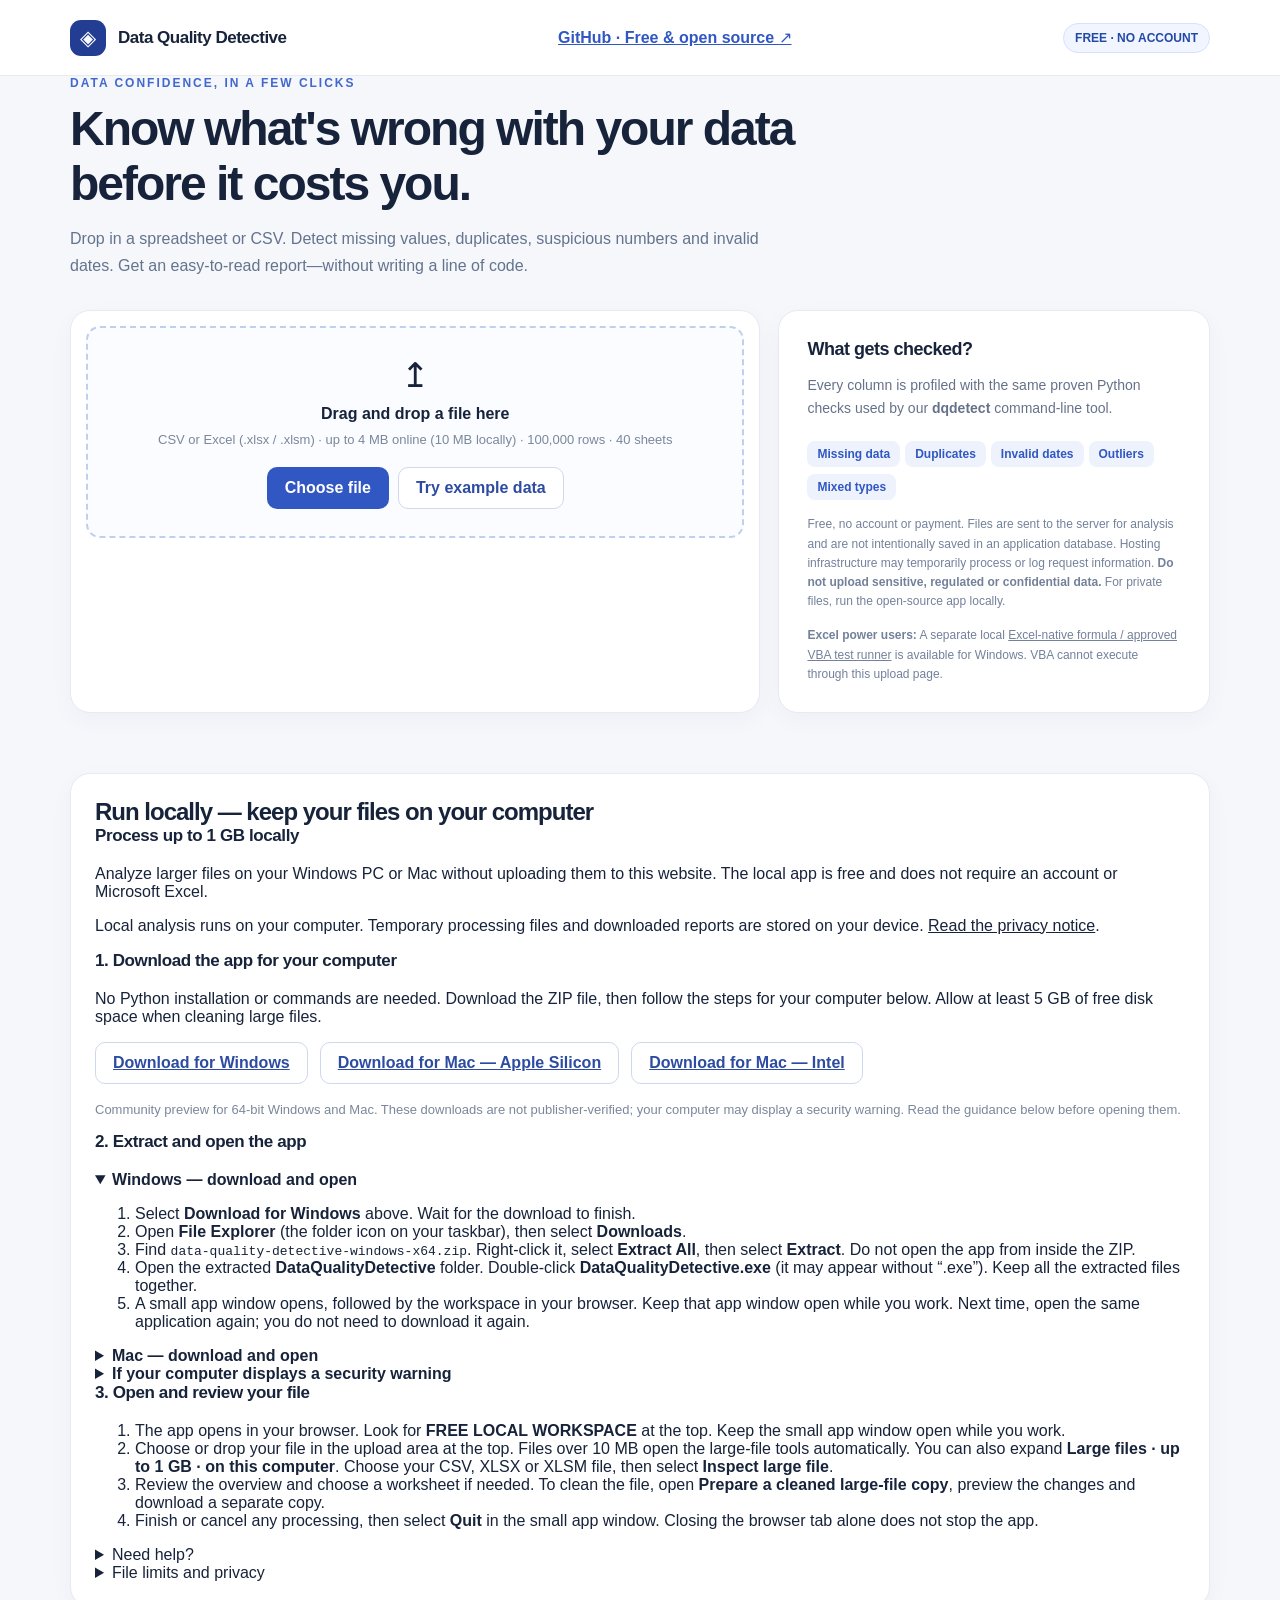
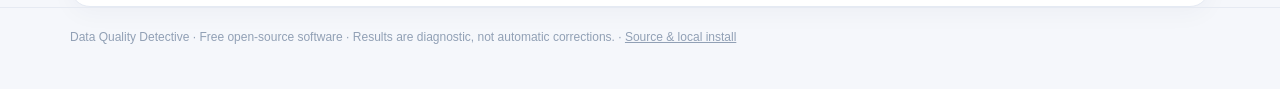
==== webapp/static/index.html @ 0f30491b "Clarify local 1 GB uploads and label database credentials as placeholders" ====
<!doctype html>
<html lang="en">
<head>
<meta charset="utf-8">
<meta name="viewport" content="width=device-width, initial-scale=1">
<meta name="color-scheme" content="light">
<title>Data Quality Detective · Spreadsheet Audit</title>
<style>
:root{font-family:Inter,ui-sans-serif,-apple-system,BlinkMacSystemFont,"Segoe UI",sans-serif;color:#17233a;background:#f5f7fb;font-synthesis:none}
*{box-sizing:border-box}body{margin:0}button,input{font:inherit}button{cursor:pointer}button:disabled{cursor:not-allowed;opacity:.5}
a{color:inherit}.shell{max-width:1200px;margin:0 auto;padding:0 30px}
header{background:#fff;border-bottom:1px solid #e7eaf1}.top{height:75px;display:flex;justify-content:space-between;align-items:center}
.brand{display:flex;gap:12px;align-items:center;font-size:17px;font-weight:800;letter-spacing:-.5px}
.brand-mark{width:36px;height:36px;background:#223d91;border-radius:11px;color:white;display:grid;place-items:center;font-size:21px}
.mini{font-size:12px;color:#8490a6;font-weight:600;letter-spacing:.1px}.preview{border:1px solid #d6e1ff;background:#f1f5ff;color:#2349a7;padding:7px 11px;border-radius:99px;font-size:12px;font-weight:700}
main{padding-top:46px;padding-bottom:90px}.eyebrow{font-size:12px;letter-spacing:2px;color:#4267ce;text-transform:uppercase;font-weight:800}
h1{font-size:clamp(32px,4vw,48px);line-height:1.14;letter-spacing:-2px;margin:12px 0 15px;max-width:800px}p.lead{color:#64738e;line-height:1.65;font-size:16px;max-width:710px;margin:0 0 31px}
.upload-wrap{display:grid;grid-template-columns:1.6fr 1fr;gap:18px}
.panel{background:#fff;border:1px solid #e5eaf3;border-radius:20px;box-shadow:0 7px 24px rgba(23,39,72,.035)}
.drop{min-height:212px;border:2px dashed #bfd0ed;border-radius:14px;background:#fafcff;padding:25px;display:flex;flex-direction:column;align-items:center;justify-content:center;text-align:center;margin:15px}
.drop.dragover{background:#eef4ff;border-color:#4169d5}.upload-icon{font-size:34px;margin-bottom:10px}
.drop strong{font-size:16px}.muted{color:#7b879b;font-size:13px;margin-top:7px;line-height:1.5}
.actions{display:flex;align-items:center;justify-content:center;gap:9px;flex-wrap:wrap;margin-top:17px}
.primary{background:#3157c3;color:#fff;border:0;border-radius:10px;font-weight:700;padding:12px 18px}
.secondary{background:#fff;color:#2d4ca1;border:1px solid #cfd8ed;border-radius:10px;font-weight:700;padding:11px 17px}
.help{padding:28px}.help h3{font-size:18px;letter-spacing:-.5px;margin:0 0 12px}
.help p{line-height:1.65;color:#65728a;font-size:14px}.cap{display:inline-block;background:#edf2fd;border-radius:8px;color:#3157c3;padding:6px 10px;font-size:12px;font-weight:700;margin:7px 5px 0 0}
.notice{font-size:12px;color:#73819a;margin-top:15px;line-height:1.6}
#status{min-height:22px;font-size:13px;margin:14px 2px;color:#4267ce;font-weight:700}
#status.error{color:#bd3838}.results{margin-top:29px} .hidden{display:none!important}
.section-head{display:flex;justify-content:space-between;align-items:flex-end;gap:16px;flex-wrap:wrap;margin:0 0 17px}
h2{font-size:24px;letter-spacing:-1px;margin:0}.file-sub{color:#8390a5;font-size:13px;margin:7px 0 0}
.downloads{display:flex;gap:8px;flex-wrap:wrap}
.metric-grid{display:grid;grid-template-columns:repeat(4,minmax(0,1fr));gap:14px}
.metric{padding:23px}.metric-label{font-size:13px;color:#7c8ba4;font-weight:650}
.metric-value{font-size:32px;font-weight:800;letter-spacing:-1.4px;margin:10px 0 2px}
.metric-note{color:#8893a6;font-size:12px}
.content-grid{display:grid;grid-template-columns:1fr 1fr;gap:15px;margin-top:16px}
.issue-panel,.rec-panel{padding:24px}
h3{margin:0 0 19px;font-size:17px;letter-spacing:-.4px}.bar-row{margin:15px 0}
.bar-label{display:flex;justify-content:space-between;font-size:13px;gap:10px;margin-bottom:9px}
.bar-label span:first-child{color:#60708b}.bar-label span:last-child{font-weight:750}
.track{height:8px;background:#eef1f7;border-radius:40px;overflow:hidden}.fill{height:100%;background:#5c77cb;border-radius:40px;min-width:0}
.rec-panel ul{padding:0;margin:0;list-style:none}.rec-panel li{padding:12px 0 12px 24px;border-bottom:1px solid #f0f2f6;position:relative;color:#566681;font-size:13px;line-height:1.55}
.rec-panel li:last-child{border:0}.rec-panel li:before{content:"✓";position:absolute;left:0;color:#3868c0;font-weight:800}
.table-panel{margin-top:16px;padding:24px}.table-scroll{width:100%;overflow-x:auto}
table{width:100%;border-collapse:collapse;font-size:13px;text-align:left}
th{background:#f8faff;color:#63718c;font-size:12px;padding:12px 10px;white-space:nowrap}
td{padding:15px 10px;border-bottom:1px solid #f0f2f7;color:#46556f}
td:first-child{font-weight:750;color:#24375b}
.flag{padding:5px 8px;border-radius:8px;background:#fff4e3;color:#9d6512;font-size:11px;font-weight:700;display:inline-block;white-space:nowrap;margin:2px}
.ok{background:#e9f8f0;color:#188557}
footer{border-top:1px solid #e6eaf2;padding:22px 0 45px;color:#91a0b5;font-size:12px}
@media(max-width:850px){.upload-wrap,.content-grid{grid-template-columns:1fr}.metric-grid{grid-template-columns:repeat(2,1fr)}.shell{padding:0 16px}}
@media(max-width:460px){.metric-grid{grid-template-columns:1fr 1fr}.metric{padding:16px}.metric-value{font-size:25px}.top{height:64px}.brand{font-size:14px}.preview{font-size:10px}h1{letter-spacing:-1.2px}}

/* Continuously scrollable, virtualized spreadsheet */
.grid-panel{padding:24px;margin-top:18px}
.grid-head{display:flex;flex-wrap:wrap;align-items:center;justify-content:space-between;gap:14px;margin-bottom:14px}
.grid-head h3{margin:0}
.grid-controls{display:flex;gap:8px;flex-wrap:wrap;align-items:center}
.grid-controls label{font-size:12px;font-weight:700;color:#536581}
.grid-controls select{padding:9px 10px;background:#fff;border:1px solid #cfd8ed;border-radius:9px;color:#253758;max-width:230px}
.grid-key{display:flex;flex-wrap:wrap;gap:7px;margin:10px 0 16px}
.grid-key span{padding:5px 8px;border-radius:6px;font-size:11px;font-weight:700}
.key-duplicate{background:#fff0ed;color:#a74927}
.key-missing{background:#ffeded;color:#b43535}
.key-invalid_date{background:#fff0db;color:#975300}
.key-mixed{background:#edf0ff;color:#4556a1}
.key-outlier{background:#ffeffa;color:#9c3975}
.key-dropdown_invalid{background:#f5eaff;color:#7731a0}
.key-formula_ref{background:#fee9e4;color:#aa3628}
.sheet-cell.cell-dropdown_invalid{background:#f5eaff}
.sheet-cell.cell-formula_ref{background:#fee9e4}
.workbook-notice{padding:18px 22px;margin-top:16px;background:#f7f9ff}
.workbook-switch{padding:18px 22px;margin-bottom:16px}
.switch-head{display:flex;justify-content:space-between;align-items:center;gap:12px;flex-wrap:wrap;font-size:13px;font-weight:700}
#sheetSelect{width:100%;max-width:500px;margin-top:10px;padding:10px;border:1px solid #cfd8ed;border-radius:8px;background:white}
.sheet-overview{display:flex;gap:7px;flex-wrap:wrap;margin-top:14px}
.sheet-pill{background:#edf2fd;color:#344f87;border-radius:8px;padding:7px 9px;font-size:12px}
.sheet-pill.active{background:#dfe9ff;border:1px solid #9bb2e3}
.workbook-audit{padding:18px 22px;margin:16px 0}
.audit-finding{font-size:12px;color:#55647e;padding:6px 0;border-bottom:1px solid #eef1f5}
.workbook-notice h3{margin:0 0 8px;font-size:15px}
.workbook-notice p{margin:7px 0;font-size:12px;line-height:1.6;color:#536581}
.grid-scroll{position:relative;overflow:auto;height:min(68vh,650px);min-height:290px;border:1px solid #d9e0ed;border-radius:12px;overscroll-behavior:contain;background:#fff}
.grid-canvas{position:relative;min-width:100%;box-sizing:content-box}
.grid-sticky-header{display:grid;position:sticky;top:0;left:0;height:48px;z-index:5;background:#eff3fa;border-bottom:1px solid #d5deee}
.sheet-header-cell,.sheet-cell{padding:9px 11px;border-right:1px solid #edf0f5;border-bottom:1px solid #edf0f5;overflow:hidden;white-space:nowrap;text-overflow:ellipsis;box-sizing:border-box}
.sheet-header-cell{font-size:12px;font-weight:750;color:#536581;line-height:17px}
.sheet-row{display:grid;position:absolute;left:0;height:50px;background:white}
.sheet-row:nth-child(even){background:#fbfcff}
.sheet-cell{font-size:12px;color:#46556f;line-height:17px;white-space:normal}
.sheet-value{display:block;overflow:hidden;white-space:nowrap;text-overflow:ellipsis}
.sheet-number{position:sticky;left:0;z-index:2;font-variant-numeric:tabular-nums;background:#f3f6fc;color:#344562;font-weight:750}
.sheet-header-cell.sheet-number{z-index:6;background:#e7eef8}
.sheet-cell.sheet-number{font-size:12px}
.sheet-number.sheet-duplicate{background:#fff0ed;color:#9a4327}
.duplicate-tag{font-size:10px;font-weight:800;display:block}
.sheet-cell.cell-missing{background:#ffeded}
.sheet-cell.cell-invalid_date{background:#fff0db}
.sheet-cell.cell-mixed{background:#edf0ff}
.sheet-cell.cell-outlier{background:#ffeffa}
.sheet-placeholder{color:#9caecb;background:#f8fafd;animation:sheetPulse 1.2s ease-in-out infinite alternate}
@keyframes sheetPulse{from{opacity:.75}to{opacity:1}}
.data-missing{font-style:italic;color:#ad4141}
.cell-note{display:block;overflow:hidden;white-space:nowrap;text-overflow:ellipsis;font-size:10px;font-weight:750;opacity:.84;line-height:12px;margin-top:2px}
.constant-head{display:block;font-size:10px;color:#a56c22}
.sheet-empty{position:absolute;left:20px;color:#8390a5;font-size:14px;margin-top:18px}
.grid-footer{display:flex;gap:10px;flex-wrap:wrap;align-items:center;justify-content:space-between;margin-top:13px}
.grid-footer .muted{margin:0}
.grid-footer .error{color:#bb3434}
.column-name-button{font:inherit;color:inherit;background:transparent;border:0;padding:0;text-align:left;cursor:pointer;max-width:100%;overflow:hidden;text-overflow:ellipsis;white-space:nowrap}.column-name-button:hover{text-decoration:underline}.cell-address{font-size:10px;font-weight:700;margin-right:6px;opacity:.85}
</style>
</head>
<body>
<header><div class="shell top">
  <div class="brand"><span class="brand-mark">◈</span><span>Data Quality Detective</span></div>
  <nav aria-label="Website"><a href="https://github.com/Shahedr/data-quality-detective" rel="noopener noreferrer" target="_blank" style="color:#3157c3;font-weight:700">GitHub · Free & open source ↗</a></nav>
  <span class="preview" id="modeTag">FREE · NO ACCOUNT</span>
</div></header>
<main class="shell">
  <div class="eyebrow">Data confidence, in a few clicks</div>
  <h1>Know what's wrong with your data before it costs you.</h1>
  <p class="lead">Drop in a spreadsheet or CSV. Detect missing values, duplicates, suspicious numbers and invalid dates. Get an easy-to-read report—without writing a line of code.</p>

  <div class="upload-wrap">
    <section class="panel">
      <div class="drop" id="drop">
        <div class="upload-icon">↥</div>
        <strong id="fileTitle">Drag and drop a file here</strong>
        <div class="muted">CSV or Excel (.xlsx / .xlsm) · up to 4 MB online (10 MB locally) · 100,000 rows · 40 sheets</div>
        <div class="actions">
          <button class="primary" id="choose">Choose file</button>
          <button class="secondary" id="sample">Try example data</button>
        </div>
        <input type="file" id="upload" accept=".csv,.xlsx,.xlsm" class="hidden" aria-label="Select CSV or Excel file">
      </div>
    </section>
    <aside class="panel help">
      <h3>What gets checked?</h3>
      <p>Every column is profiled with the same proven Python checks used by our <strong>dqdetect</strong> command-line tool.</p>
      <span class="cap">Missing data</span><span class="cap">Duplicates</span><span class="cap">Invalid dates</span><span class="cap">Outliers</span><span class="cap">Mixed types</span>
<div class="notice" id="dataNotice">Free, no account or payment. Files are sent to the server for analysis and are not intentionally saved in an application database. Hosting infrastructure may temporarily process or log request information. <strong>Do not upload sensitive, regulated or confidential data.</strong> For private files, run the open-source app locally.</div>
      <div class="notice"><strong>Excel power users:</strong> A separate local
      <a href="https://github.com/Shahedr/data-quality-detective/blob/main/webapp/NATIVE_EXCEL.md" target="_blank" rel="noopener noreferrer">Excel-native formula / approved VBA test runner</a>
      is available for Windows. VBA cannot execute through this upload page.</div>
    </aside>
  </div>
  <div id="status" role="status" aria-live="polite"></div>

  <section class="results hidden" id="results">
    <div class="section-head">
      <div><h2>Your data quality snapshot</h2><div class="file-sub" id="source">Source</div></div>
      <div class="downloads">
        <a class="secondary" href="#workspaceTools">Charts, templates &amp; cleaning ↓</a>
        <button class="secondary" id="downloadJson">↓ Download JSON</button>
        <button class="secondary" id="downloadOriginal">↓ Original file · unchanged</button>
        <button class="secondary" id="downloadHtml">↓ Download full HTML spreadsheet</button>
        <button class="secondary" id="downloadXlsx">↓ Download Excel audit</button>
      </div>
    </div>
    <div class="panel workbook-switch hidden" id="workbookSwitch">
      <div class="switch-head"><label for="sheetSelect">Choose worksheet</label><span id="workbookTotals"></span></div>
      <select id="sheetSelect" aria-label="Select Excel worksheet"></select>
      <div id="sheetOverview" class="sheet-overview"></div>
      <p class="notice">The metrics and highlighted grid below describe the selected worksheet. The complete HTML export includes every worksheet, including hidden tabs.</p>
    </div>
    <div class="metric-grid">
      <div class="panel metric"><div class="metric-label">Total rows</div><div class="metric-value" id="rows">—</div><div class="metric-note">Analyzed</div></div>
      <div class="panel metric"><div class="metric-label">Columns</div><div class="metric-value" id="cols">—</div><div class="metric-note">Profiled</div></div>
      <div class="panel metric"><div class="metric-label">Duplicate rows</div><div class="metric-value" id="dupes">—</div><div class="metric-note">Potential repeats</div></div>
      <div class="panel metric"><div class="metric-label">Columns with missing data</div><div class="metric-value" id="missing">—</div><div class="metric-note">Require review</div></div>
    </div>
    <div class="content-grid">
      <div class="panel issue-panel"><h3>Issue overview</h3><div id="issues"></div></div>
      <div class="panel rec-panel"><h3>What to review next</h3><ul id="recommendations"></ul></div>
    </div>

    <div id="workbookNotice" class="panel workbook-notice hidden" aria-live="polite"></div>
    <div id="macroNotice" class="panel workbook-audit hidden" aria-live="polite"></div>
    <div class="panel grid-panel" id="gridPanel">
      <div class="grid-head">
        <div>
          <h3>Explore the entire spreadsheet</h3>
          <div class="muted">Scroll through all rows and columns. Flagged cells are highlighted in place. Click a column heading to give it a display name; names last for this file in this page only and do not change exports.</div>
        </div>
        <div class="grid-controls">
          <label for="gridFilter">Show rows</label>
          <select id="gridFilter" aria-label="Filter spreadsheet rows">
            <option value="all">All rows</option>
            <option value="flagged">All flagged rows</option>
            <option value="duplicate">Duplicate rows</option>
            <option value="missing">Missing values</option>
            <option value="invalid_date">Invalid dates</option>
            <option value="mixed">Mixed numeric/text</option>
            <option value="outlier">Potential outliers</option>
            <option value="dropdown_invalid">Invalid dropdown choices</option>
            <option value="formula_ref">Broken formula references</option>
          </select>
        </div>
      </div>
      <div class="grid-key" aria-label="Flag colors">
        <span class="key-duplicate">Duplicate group</span>
        <span class="key-missing">Missing value</span>
        <span class="key-invalid_date">Invalid date</span>
        <span class="key-mixed">Mixed numeric/text</span>
        <span class="key-outlier">Potential outlier</span>
        <span class="key-dropdown_invalid">Invalid dropdown choice</span>
        <span class="key-formula_ref">Broken formula</span>
      </div>
      <div class="grid-scroll" id="gridViewport" role="region" aria-label="Scrollable complete spreadsheet" tabindex="0">
        <div class="grid-canvas" id="gridCanvas" role="grid" aria-label="Uploaded spreadsheet data">
          <div class="grid-sticky-header" id="gridColumns" role="row"></div>
          <div id="gridRows" role="rowgroup"></div>
        </div>
      </div>
      <div class="grid-footer">
        <span id="gridCount" class="muted" aria-live="polite"></span>
        <span id="gridVisibleRange" class="muted"></span>
      </div>
      <p class="notice">
        Read-only view. Scroll to see more rows and columns. Cells show up to 500 characters; the original file is unchanged.
      </p>
    </div>
    <div class="panel table-panel">
      <h3>Column-by-column profile</h3>
      <div class="table-scroll"><table><thead><tr><th>Column</th><th>Type</th><th>Missing</th><th>Unique</th><th>Outliers</th><th>Detected issues</th></tr></thead><tbody id="columns"></tbody></table></div>
    </div>
  </section>
<section id="localSetup" class="panel" style="padding:24px;margin-top:24px">
  <h2>Run locally &mdash; keep your files on your computer</h2>
  <h3>Process up to 1 GB locally</h3>
  <p>Analyze larger files on your Windows PC or Mac without uploading them to this website. The local app is free and does not require an account or Microsoft Excel.</p>
  <p>Local analysis runs on your computer. Temporary processing files and downloaded reports are stored on your device. <a href="/privacy">Read the privacy notice</a>.</p>
  <h3 id="localInstall">1. Download the app for your computer</h3>
  <p>No Python installation or commands are needed. Download the ZIP file, then follow the steps for your computer below. Allow at least 5 GB of free disk space when cleaning large files.</p>
  <p style="display:flex;flex-wrap:wrap;gap:12px"><a class="secondary" href="https://github.com/Shahedr/data-quality-detective/releases/download/desktop-preview-1/data-quality-detective-windows-x64.zip">Download for Windows</a>
    <a class="secondary" href="https://github.com/Shahedr/data-quality-detective/releases/download/desktop-preview-1/data-quality-detective-mac-apple-silicon.zip">Download for Mac &mdash; Apple Silicon</a>
    <a class="secondary" href="https://github.com/Shahedr/data-quality-detective/releases/download/desktop-preview-1/data-quality-detective-mac-intel.zip">Download for Mac &mdash; Intel</a></p>
  <p class="muted">Community preview for 64-bit Windows and Mac. These downloads are not publisher-verified; your computer may display a security warning. Read the guidance below before opening them.</p>
  <h3>2. Extract and open the app</h3>
  <details open><summary><strong>Windows &mdash; download and open</strong></summary>
    <ol>
      <li>Select <strong>Download for Windows</strong> above. Wait for the download to finish.</li>
      <li>Open <strong>File Explorer</strong> (the folder icon on your taskbar), then select <strong>Downloads</strong>.</li>
      <li>Find <code>data-quality-detective-windows-x64.zip</code>. Right-click it, select <strong>Extract All</strong>, then select <strong>Extract</strong>. Do not open the app from inside the ZIP.</li>
      <li>Open the extracted <strong>DataQualityDetective</strong> folder. Double-click <strong>DataQualityDetective.exe</strong> (it may appear without “.exe”). Keep all the extracted files together.</li>
      <li>A small app window opens, followed by the workspace in your browser. Keep that app window open while you work. Next time, open the same application again; you do not need to download it again.</li>
    </ol>
  </details>
  <details><summary><strong>Mac &mdash; download and open</strong></summary>
    <ol>
      <li>Open the <strong>Apple menu &gt; About This Mac</strong>. If you see <strong>Chip</strong> with an M-series name, choose the <strong>Apple Silicon</strong> download. If you see an <strong>Intel</strong> processor, choose <strong>Intel</strong>.</li>
      <li>Select the matching download above. Open <strong>Finder &gt; Downloads</strong> after it finishes.</li>
      <li>Double-click the downloaded ZIP to extract it, if your browser has not already extracted it.</li>
      <li>Drag <strong>DataQualityDetective.app</strong> into <strong>Applications</strong>. Open Applications and double-click the app.</li>
      <li>A small app window opens, followed by the workspace in your browser. Keep the app window open while you work. Next time, open it from Applications.</li>
    </ol>
  </details>
  <details><summary><strong>If your computer displays a security warning</strong></summary>
    <p>These free community downloads do not have a verified publisher certificate or Apple notarization. We have not purchased those services. A warning about an unknown publisher does not establish whether a file is safe.</p>
    <p>Download only from <a href="https://github.com/Shahedr/data-quality-detective/releases/tag/desktop-preview-1">our official release page</a>. That page includes SHA-256 checksums to check whether a download has changed. A matching checksum is not a security certification.</p>
    <p>On Windows, an unknown-publisher warning may offer <strong>More info</strong> and <strong>Run anyway</strong>. Proceed only if you have verified the source and choose to trust the download. On Mac, follow <a href="https://support.apple.com/102445">Apple’s instructions for opening an app from an unidentified developer</a>. Your computer or workplace may prohibit this.</p>
    <p><strong>If a warning identifies malware, stop and contact <a href="mailto:shahed2338@gmail.com">support</a>.</strong> Do not disable antivirus protection or your computer’s security settings.</p>
    <p>The app stays free. To discuss supporting future publisher verification and maintenance, <a href="mailto:shahed2338@gmail.com?subject=Supporting%20Data%20Quality%20Detective">contact Shahed</a>. No contribution is required.</p>
  </details>
  <h3>3. Open and review your file</h3>
  <ol>
    <li>The app opens in your browser. Look for <strong>FREE LOCAL WORKSPACE</strong> at the top. Keep the small app window open while you work.</li>
    <li>Choose or drop your file in the upload area at the top. Files over 10 MB open the large-file tools automatically. You can also expand <strong>Large files &middot; up to 1 GB &middot; on this computer</strong>. Choose your CSV, XLSX or XLSM file, then select <strong>Inspect large file</strong>.</li>
    <li>Review the overview and choose a worksheet if needed. To clean the file, open <strong>Prepare a cleaned large-file copy</strong>, preview the changes and download a separate copy.</li>
    <li>Finish or cancel any processing, then select <strong>Quit</strong> in the small app window. Closing the browser tab alone does not stop the app.</li>
  </ol>
  <details><summary>Need help?</summary>
    <p><strong>The browser does not open:</strong> select <strong>Open workspace</strong> in the small app window. You can also type the local address displayed there into your browser.</p>
    <p><strong>The app does not start:</strong> check that you extracted the ZIP, chose the correct download for your computer, and kept the application’s files together. Read any startup message in the app window. If it still fails, contact support with your operating system and the exact error message; do not include private spreadsheet data.</p>
    <p><strong>A file is rejected:</strong> read the message shown in the app. File type, workbook structure and available disk space also affect what can be processed. Password-protected files are not supported.</p>
  </details>
  <details><summary>File limits and privacy</summary>
    <p>The local limit is 1,073,741,824 bytes per file (1 GiB, approximately 1.07 GB). We use “1 GB” as the rounded label. One large file is processed at a time. Large-file mode provides an overview and selected cleaning tools; charts, templates and the detailed grid are available in the smaller-file workspace.</p>
    <p>Your original file stays unchanged. Cleaning creates a separate copy. Formulas and macros are preserved in supported Excel copies, but changes to input cells can affect their results. Only enable macros from a source you trust.</p>
    <p>Use a folder outside cloud-sync services when working with private data. Keep the local app accessible only on your own computer. Downloaded reports remain on your device until you delete them.</p>
    <p><a href="https://github.com/Shahedr/data-quality-detective/blob/main/LOCAL_HOSTING.md">Detailed setup and file limits</a> &middot; <a href="mailto:shahed2338@gmail.com">Contact support</a></p>
  </details>
</section>
</main>
<footer><div class="shell">Data Quality Detective · Free open-source software · Results are diagnostic, not automatic corrections. · <a href="https://github.com/Shahedr/data-quality-detective" target="_blank" rel="noopener noreferrer">Source & local install</a></div></footer>
<script src="/spreadsheet.js"></script>
<script src="/preferences.js"></script>
<script src="/workspace.js"></script>
<script src="/app.js"></script>
</body>
</html>
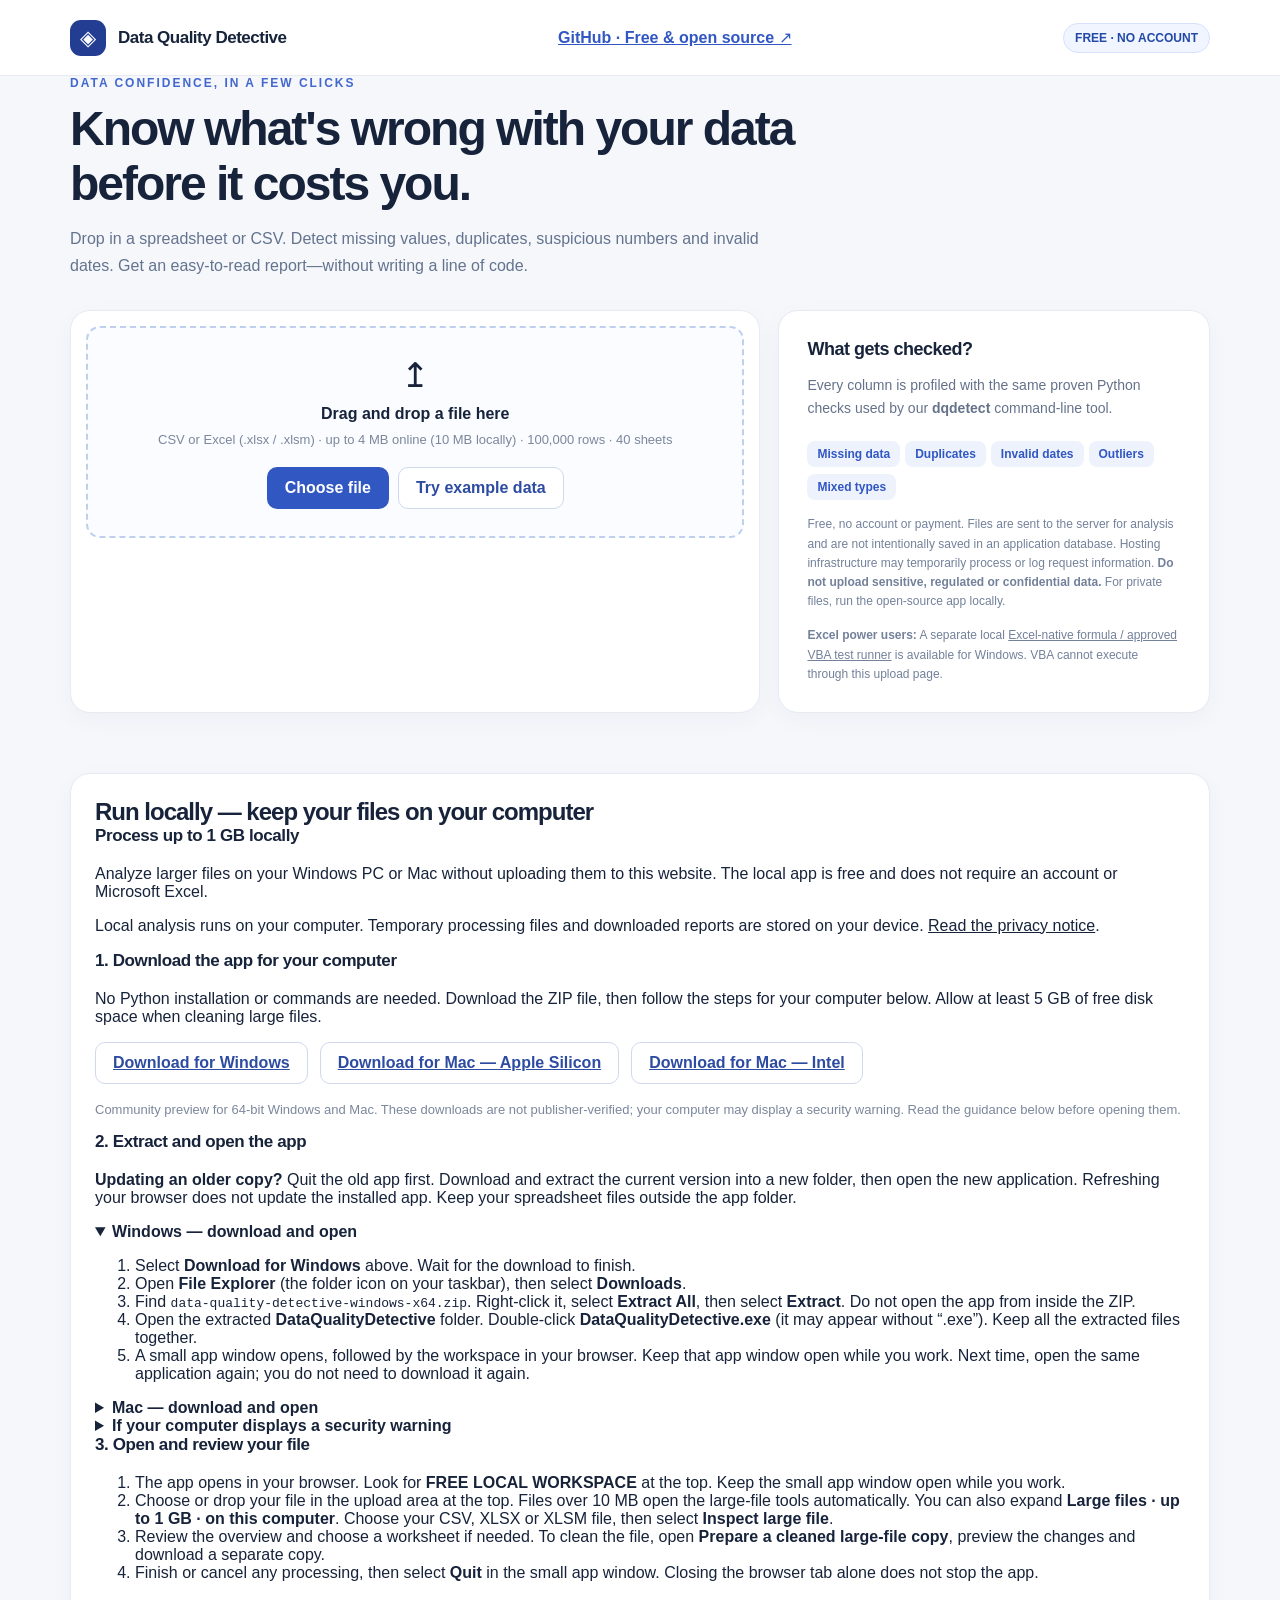
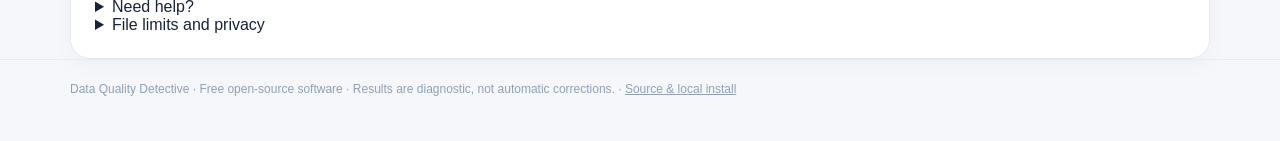
==== commit 27e9edb8: "Link verified spreadsheet-viewer downloads and explain updating local copies" ====
--- a/webapp/static/index.html
+++ b/webapp/static/index.html
@@ -235,11 +235,12 @@
   <p>Local analysis runs on your computer. Temporary processing files and downloaded reports are stored on your device. <a href="/privacy">Read the privacy notice</a>.</p>
   <h3 id="localInstall">1. Download the app for your computer</h3>
   <p>No Python installation or commands are needed. Download the ZIP file, then follow the steps for your computer below. Allow at least 5 GB of free disk space when cleaning large files.</p>
-  <p style="display:flex;flex-wrap:wrap;gap:12px"><a class="secondary" href="https://github.com/Shahedr/data-quality-detective/releases/download/desktop-preview-1/data-quality-detective-windows-x64.zip">Download for Windows</a>
-    <a class="secondary" href="https://github.com/Shahedr/data-quality-detective/releases/download/desktop-preview-1/data-quality-detective-mac-apple-silicon.zip">Download for Mac &mdash; Apple Silicon</a>
-    <a class="secondary" href="https://github.com/Shahedr/data-quality-detective/releases/download/desktop-preview-1/data-quality-detective-mac-intel.zip">Download for Mac &mdash; Intel</a></p>
+  <p style="display:flex;flex-wrap:wrap;gap:12px"><a class="secondary" href="https://github.com/Shahedr/data-quality-detective/releases/download/desktop-preview-9/data-quality-detective-windows-x64.zip">Download for Windows</a>
+    <a class="secondary" href="https://github.com/Shahedr/data-quality-detective/releases/download/desktop-preview-9/data-quality-detective-mac-apple-silicon.zip">Download for Mac &mdash; Apple Silicon</a>
+    <a class="secondary" href="https://github.com/Shahedr/data-quality-detective/releases/download/desktop-preview-9/data-quality-detective-mac-intel.zip">Download for Mac &mdash; Intel</a></p>
   <p class="muted">Community preview for 64-bit Windows and Mac. These downloads are not publisher-verified; your computer may display a security warning. Read the guidance below before opening them.</p>
   <h3>2. Extract and open the app</h3>
+  <p><strong>Updating an older copy?</strong> Quit the old app first. Download and extract the current version into a new folder, then open the new application. Refreshing your browser does not update the installed app. Keep your spreadsheet files outside the app folder.</p>
   <details open><summary><strong>Windows &mdash; download and open</strong></summary>
     <ol>
       <li>Select <strong>Download for Windows</strong> above. Wait for the download to finish.</li>
@@ -260,7 +261,7 @@
   </details>
   <details><summary><strong>If your computer displays a security warning</strong></summary>
     <p>These free community downloads do not have a verified publisher certificate or Apple notarization. We have not purchased those services. A warning about an unknown publisher does not establish whether a file is safe.</p>
-    <p>Download only from <a href="https://github.com/Shahedr/data-quality-detective/releases/tag/desktop-preview-1">our official release page</a>. That page includes SHA-256 checksums to check whether a download has changed. A matching checksum is not a security certification.</p>
+    <p>Download only from <a href="https://github.com/Shahedr/data-quality-detective/releases/tag/desktop-preview-9">our official release page</a>. That page includes SHA-256 checksums to check whether a download has changed. A matching checksum is not a security certification.</p>
     <p>On Windows, an unknown-publisher warning may offer <strong>More info</strong> and <strong>Run anyway</strong>. Proceed only if you have verified the source and choose to trust the download. On Mac, follow <a href="https://support.apple.com/102445">Apple’s instructions for opening an app from an unidentified developer</a>. Your computer or workplace may prohibit this.</p>
     <p><strong>If a warning identifies malware, stop and contact <a href="mailto:shahed2338@gmail.com">support</a>.</strong> Do not disable antivirus protection or your computer’s security settings.</p>
     <p>The app stays free. To discuss supporting future publisher verification and maintenance, <a href="mailto:shahed2338@gmail.com?subject=Supporting%20Data%20Quality%20Detective">contact Shahed</a>. No contribution is required.</p>
@@ -278,7 +279,7 @@
     <p><strong>A file is rejected:</strong> read the message shown in the app. File type, workbook structure and available disk space also affect what can be processed. Password-protected files are not supported.</p>
   </details>
   <details><summary>File limits and privacy</summary>
-    <p>The local limit is 1,073,741,824 bytes per file (1 GiB, approximately 1.07 GB). We use “1 GB” as the rounded label. One large file is processed at a time. Large-file mode provides an overview and selected cleaning tools; charts, templates and the detailed grid are available in the smaller-file workspace.</p>
+    <p>The local limit is 1,073,741,824 bytes per file (1 GiB, approximately 1.07 GB). We use “1 GB” as the rounded label. One large file is processed at a time. Large-file mode includes a browsable spreadsheet, worksheet switching and selected cleaning tools. It loads up to 50 rows and 20 columns at a time; cells are displayed up to 500 characters. Charts and audit templates are available in the smaller-file workspace.</p>
     <p>Your original file stays unchanged. Cleaning creates a separate copy. Formulas and macros are preserved in supported Excel copies, but changes to input cells can affect their results. Only enable macros from a source you trust.</p>
     <p>Use a folder outside cloud-sync services when working with private data. Keep the local app accessible only on your own computer. Downloaded reports remain on your device until you delete them.</p>
     <p><a href="https://github.com/Shahedr/data-quality-detective/blob/main/LOCAL_HOSTING.md">Detailed setup and file limits</a> &middot; <a href="mailto:shahed2338@gmail.com">Contact support</a></p>
